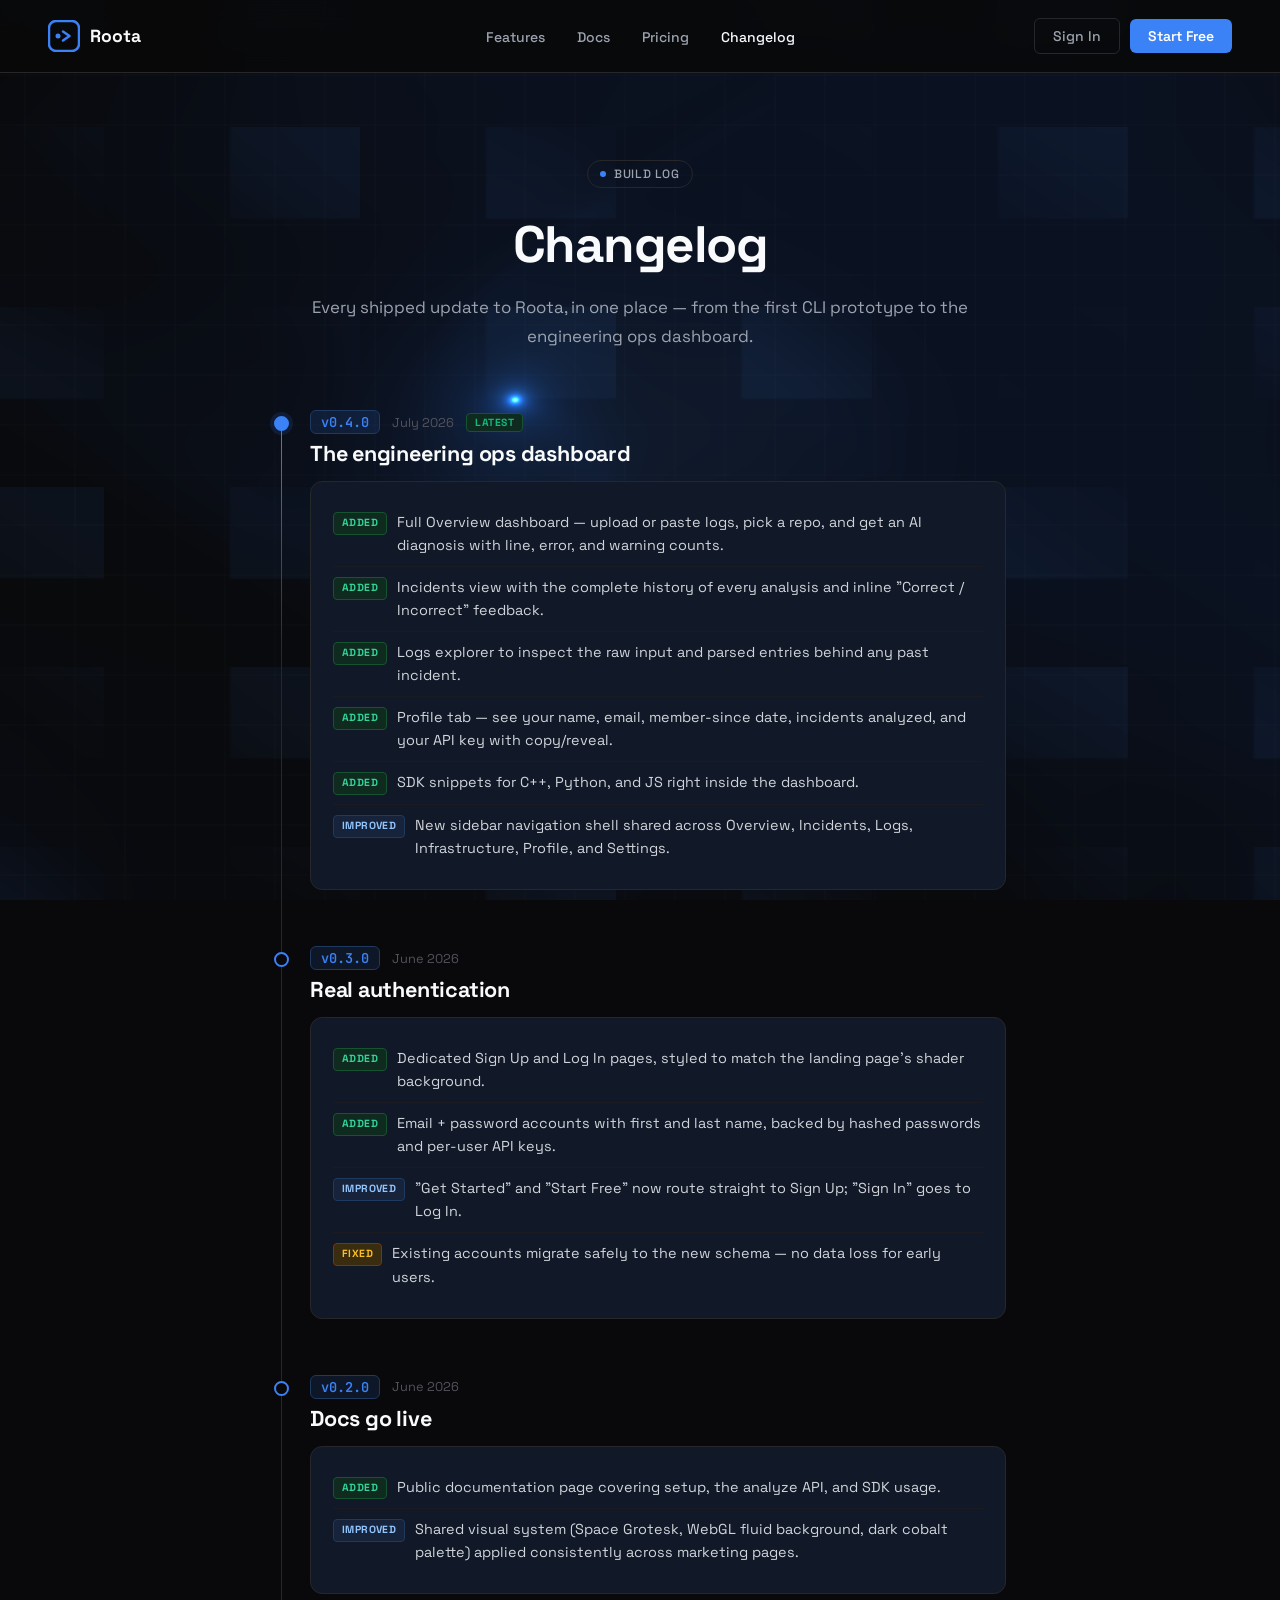
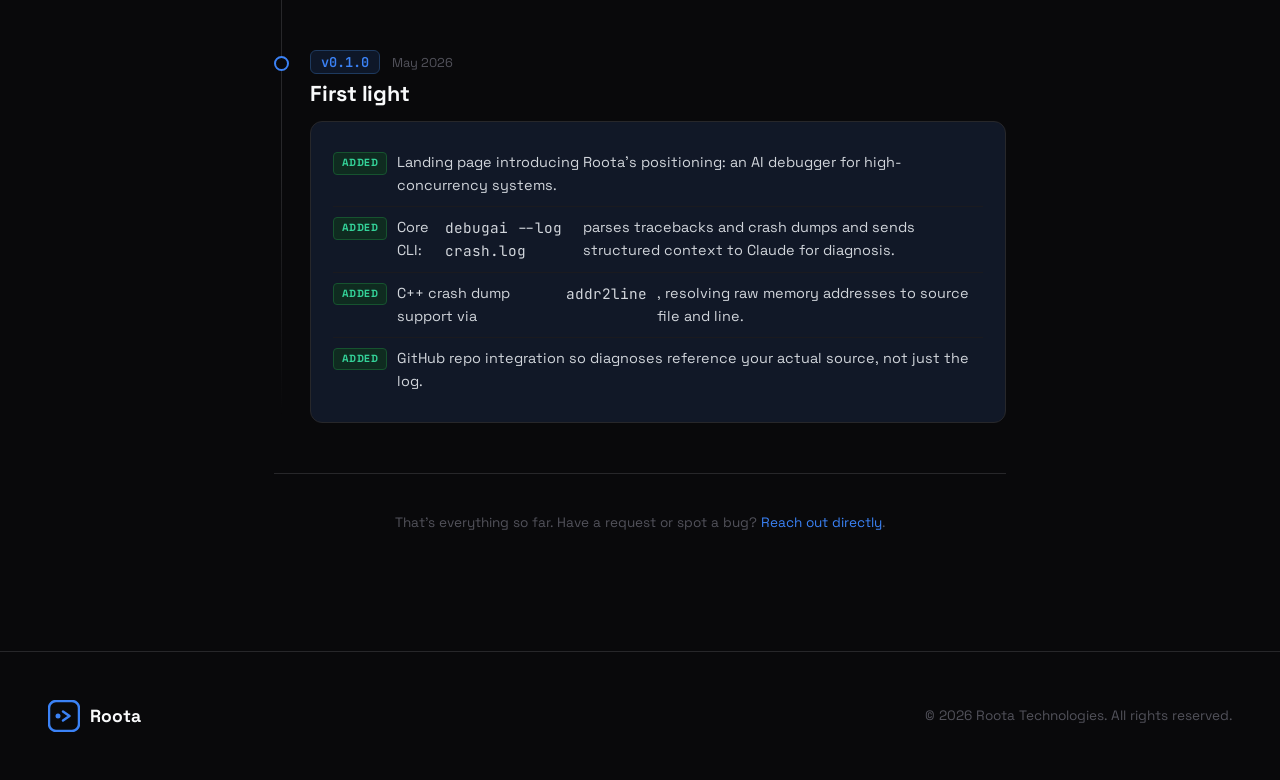
==== changelog.html @ 679b1507 "add privacy policy, terms of service, legal pages" ====
<!DOCTYPE html>
<html lang="en">
<head>
    <meta charset="UTF-8">
    <meta name="viewport" content="width=device-width, initial-scale=1.0">
    <title>Roota — Changelog</title>
    <link rel="icon" type="image/svg+xml" href="data:image/svg+xml,%3Csvg xmlns='http://www.w3.org/2000/svg' viewBox='0 0 32 32' fill='none'%3E%3Crect x='1' y='1' width='30' height='30' rx='7' stroke='%233B82F6' stroke-width='2.5' fill='%23090909'/%3E%3Ccircle cx='10' cy='16' r='2.5' fill='%233B82F6'/%3E%3Cpath d='M15 11.5L21.5 16L15 20.5' stroke='%233B82F6' stroke-width='2.5' stroke-linecap='round' stroke-linejoin='round'/%3E%3C/svg%3E">
    <link rel="preconnect" href="https://fonts.googleapis.com">
    <link href="https://fonts.googleapis.com/css2?family=Space+Grotesk:wght@300;400;500;600;700;800&family=JetBrains+Mono:wght@400;500&display=swap" rel="stylesheet">
    <style>
        * { box-sizing: border-box; margin: 0; padding: 0; }

        :root {
            --bg: #09090B;
            --surface: #111827;
            --surface2: #1F2937;
            --border: #27272A;
            --blue: #3B82F6;
            --blue-dim: #3B82F620;
            --cyan: #06B6D4;
            --emerald: #10B981;
            --amber: #F59E0B;
            --red: #EF4444;
            --text: #F9FAFB;
            --muted: #9CA3AF;
            --muted2: #52525B;
        }

        html { scroll-behavior: smooth; }

        body {
            font-family: 'Space Grotesk', sans-serif;
            background: var(--bg);
            color: var(--text);
            overflow-x: hidden;
        }

        /* SHADER */
        #shader-canvas {
            position: fixed;
            top: 0; left: 0;
            width: 100%; height: 100%;
            z-index: 0;
            pointer-events: none;
        }

        /* NAV */
        nav {
            position: fixed;
            top: 0; left: 0; right: 0;
            z-index: 100;
            display: flex;
            align-items: center;
            justify-content: space-between;
            padding: 18px 48px;
            background: rgba(9, 9, 9, 0.85);
            backdrop-filter: blur(12px);
            border-bottom: 1px solid var(--border);
        }

        .nav-logo {
            display: flex;
            align-items: center;
            gap: 10px;
            font-size: 1.1rem;
            font-weight: 700;
            color: var(--text);
            text-decoration: none;
        }

        .logo-icon { width: 32px; height: 32px; flex-shrink: 0; }

        .nav-links {
            display: flex;
            gap: 32px;
            list-style: none;
            position: absolute;
            left: 50%;
            transform: translateX(-50%);
        }

        .nav-links a {
            color: var(--muted);
            text-decoration: none;
            font-size: 0.875rem;
            font-weight: 500;
            transition: color 0.2s;
        }

        .nav-links a.active, .nav-links a:hover { color: var(--text); }

        .nav-actions { display: flex; gap: 10px; align-items: center; }

        .btn-ghost {
            padding: 8px 18px;
            background: transparent;
            border: 1px solid var(--border);
            border-radius: 6px;
            color: var(--muted);
            font-size: 0.875rem;
            font-weight: 500;
            cursor: pointer;
            text-decoration: none;
            transition: all 0.2s;
            font-family: 'Space Grotesk', sans-serif;
        }

        .btn-ghost:hover { color: var(--text); border-color: #444; }

        .btn-primary {
            padding: 8px 18px;
            background: var(--blue);
            border: none;
            border-radius: 6px;
            color: white;
            font-size: 0.875rem;
            font-weight: 600;
            cursor: pointer;
            text-decoration: none;
            transition: all 0.2s;
            font-family: 'Space Grotesk', sans-serif;
        }

        .btn-primary:hover { background: #2563eb; }

        /* PAGE HEADER */
        .page-header {
            position: relative;
            z-index: 1;
            max-width: 780px;
            margin: 0 auto;
            padding: 160px 24px 60px;
            text-align: center;
        }

        .page-badge {
            display: inline-flex;
            align-items: center;
            gap: 8px;
            padding: 5px 12px;
            border: 1px solid var(--border);
            border-radius: 100px;
            font-size: 0.75rem;
            font-weight: 500;
            color: var(--muted);
            margin-bottom: 24px;
            letter-spacing: 0.05em;
        }

        .badge-dot {
            width: 6px;
            height: 6px;
            background: var(--blue);
            border-radius: 50%;
            animation: pulse 2s infinite;
        }

        @keyframes pulse {
            0%, 100% { opacity: 1; transform: scale(1); }
            50% { opacity: 0.5; transform: scale(0.8); }
        }

        .page-header h1 {
            font-size: clamp(2.2rem, 5vw, 3.2rem);
            font-weight: 800;
            letter-spacing: -0.03em;
            margin-bottom: 16px;
        }

        .page-header p {
            color: var(--muted);
            font-size: 1.05rem;
            line-height: 1.7;
        }

        /* TIMELINE */
        .timeline-wrap {
            position: relative;
            z-index: 1;
            max-width: 780px;
            margin: 0 auto;
            padding: 0 24px 120px;
        }

        .timeline {
            position: relative;
            padding-left: 36px;
        }

        .timeline::before {
            content: '';
            position: absolute;
            left: 7px;
            top: 8px;
            bottom: 8px;
            width: 1px;
            background: linear-gradient(180deg, var(--blue), var(--border) 15%, var(--border) 85%, transparent);
        }

        .release {
            position: relative;
            padding-bottom: 56px;
        }

        .release:last-child { padding-bottom: 0; }

        .release-dot {
            position: absolute;
            left: -36px;
            top: 6px;
            width: 15px;
            height: 15px;
            border-radius: 50%;
            background: var(--bg);
            border: 2px solid var(--blue);
        }

        .release.latest .release-dot {
            background: var(--blue);
            box-shadow: 0 0 0 4px var(--blue-dim);
        }

        .release-meta {
            display: flex;
            align-items: center;
            gap: 12px;
            margin-bottom: 6px;
            flex-wrap: wrap;
        }

        .release-version {
            font-family: 'JetBrains Mono', monospace;
            font-size: 0.85rem;
            font-weight: 600;
            color: var(--blue);
            background: var(--blue-dim);
            border: 1px solid #1e3a5f;
            border-radius: 6px;
            padding: 2px 10px;
        }

        .release-date {
            font-size: 0.8rem;
            color: var(--muted2);
        }

        .latest-tag {
            font-size: 0.65rem;
            font-weight: 700;
            letter-spacing: 0.05em;
            text-transform: uppercase;
            color: var(--emerald);
            background: #0f2b20;
            border: 1px solid #16532f;
            border-radius: 4px;
            padding: 2px 8px;
        }

        .release-title {
            font-size: 1.35rem;
            font-weight: 700;
            letter-spacing: -0.01em;
            margin-bottom: 14px;
        }

        .release-card {
            background: var(--surface);
            border: 1px solid var(--border);
            border-radius: 12px;
            padding: 20px 22px;
        }

        .change-list { list-style: none; }
        .change-item {
            display: flex;
            align-items: flex-start;
            gap: 10px;
            padding: 9px 0;
            border-bottom: 1px solid #1a1a1f;
            font-size: 0.9rem;
            color: #d1d5db;
            line-height: 1.6;
        }

        .change-item:last-child { border-bottom: none; }

        .tag {
            flex-shrink: 0;
            margin-top: 1px;
            font-size: 0.65rem;
            font-weight: 700;
            letter-spacing: 0.04em;
            text-transform: uppercase;
            padding: 2px 8px;
            border-radius: 4px;
            white-space: nowrap;
        }

        .tag.added { background: #0f2b20; color: #34d399; border: 1px solid #16532f; }
        .tag.improved { background: #16233a; color: #93c5fd; border: 1px solid #1e3a5f; }
        .tag.fixed { background: #3a2c0f; color: #fbbf24; border: 1px solid #78350f; }

        .end-note {
            text-align: center;
            color: var(--muted2);
            font-size: 0.85rem;
            margin-top: 50px;
            padding-top: 40px;
            border-top: 1px solid var(--border);
        }

        .end-note a { color: var(--blue); text-decoration: none; }
        .end-note a:hover { text-decoration: underline; }

        /* FOOTER */
        footer {
            position: relative;
            z-index: 1;
            border-top: 1px solid var(--border);
            padding: 48px;
            display: flex;
            align-items: center;
            justify-content: space-between;
            flex-wrap: wrap;
            gap: 16px;
        }

        footer p { color: var(--muted2); font-size: 0.85rem; }

        @media (max-width: 640px) {
            nav { padding: 16px 20px; }
            .nav-links { display: none; }
            .page-header { padding: 120px 20px 40px; }
            footer { padding: 32px 20px; flex-direction: column; text-align: center; }
        }
    </style>
</head>
<body>

<canvas id="shader-canvas"></canvas>

<nav>
    <a href="/home" class="nav-logo">
        <svg class="logo-icon" viewBox="0 0 32 32" fill="none" xmlns="http://www.w3.org/2000/svg">
            <rect x="1" y="1" width="30" height="30" rx="7" stroke="#3B82F6" stroke-width="2.5" fill="none"/>
            <circle cx="10" cy="16" r="2.5" fill="#3B82F6"/>
            <path d="M15 11.5L21.5 16L15 20.5" stroke="#3B82F6" stroke-width="2.5" stroke-linecap="round" stroke-linejoin="round"/>
        </svg>
        Roota
    </a>

    <ul class="nav-links">
        <li><a href="/home#features">Features</a></li>
        <li><a href="/docs-page">Docs</a></li>
        <li><a href="/pricing">Pricing</a></li>
        <li><a href="/changelog" class="active">Changelog</a></li>
    </ul>

    <div class="nav-actions">
        <a href="/login" class="btn-ghost">Sign In</a>
        <a href="/login" class="btn-primary">Start Free</a>
    </div>
</nav>

<header class="page-header">
    <div class="page-badge">
        <span class="badge-dot"></span>
        BUILD LOG
    </div>
    <h1>Changelog</h1>
    <p>Every shipped update to Roota, in one place — from the first CLI prototype to the engineering ops dashboard.</p>
</header>

<div class="timeline-wrap">
    <div class="timeline">

        <div class="release latest">
            <div class="release-dot"></div>
            <div class="release-meta">
                <span class="release-version">v0.4.0</span>
                <span class="release-date">July 2026</span>
                <span class="latest-tag">Latest</span>
            </div>
            <div class="release-title">The engineering ops dashboard</div>
            <div class="release-card">
                <ul class="change-list">
                    <li class="change-item"><span class="tag added">Added</span> Full Overview dashboard — upload or paste logs, pick a repo, and get an AI diagnosis with line, error, and warning counts.</li>
                    <li class="change-item"><span class="tag added">Added</span> Incidents view with the complete history of every analysis and inline "Correct / Incorrect" feedback.</li>
                    <li class="change-item"><span class="tag added">Added</span> Logs explorer to inspect the raw input and parsed entries behind any past incident.</li>
                    <li class="change-item"><span class="tag added">Added</span> Profile tab — see your name, email, member-since date, incidents analyzed, and your API key with copy/reveal.</li>
                    <li class="change-item"><span class="tag added">Added</span> SDK snippets for C++, Python, and JS right inside the dashboard.</li>
                    <li class="change-item"><span class="tag improved">Improved</span> New sidebar navigation shell shared across Overview, Incidents, Logs, Infrastructure, Profile, and Settings.</li>
                </ul>
            </div>
        </div>

        <div class="release">
            <div class="release-dot"></div>
            <div class="release-meta">
                <span class="release-version">v0.3.0</span>
                <span class="release-date">June 2026</span>
            </div>
            <div class="release-title">Real authentication</div>
            <div class="release-card">
                <ul class="change-list">
                    <li class="change-item"><span class="tag added">Added</span> Dedicated Sign Up and Log In pages, styled to match the landing page's shader background.</li>
                    <li class="change-item"><span class="tag added">Added</span> Email + password accounts with first and last name, backed by hashed passwords and per-user API keys.</li>
                    <li class="change-item"><span class="tag improved">Improved</span> "Get Started" and "Start Free" now route straight to Sign Up; "Sign In" goes to Log In.</li>
                    <li class="change-item"><span class="tag fixed">Fixed</span> Existing accounts migrate safely to the new schema — no data loss for early users.</li>
                </ul>
            </div>
        </div>

        <div class="release">
            <div class="release-dot"></div>
            <div class="release-meta">
                <span class="release-version">v0.2.0</span>
                <span class="release-date">June 2026</span>
            </div>
            <div class="release-title">Docs go live</div>
            <div class="release-card">
                <ul class="change-list">
                    <li class="change-item"><span class="tag added">Added</span> Public documentation page covering setup, the analyze API, and SDK usage.</li>
                    <li class="change-item"><span class="tag improved">Improved</span> Shared visual system (Space Grotesk, WebGL fluid background, dark cobalt palette) applied consistently across marketing pages.</li>
                </ul>
            </div>
        </div>

        <div class="release">
            <div class="release-dot"></div>
            <div class="release-meta">
                <span class="release-version">v0.1.0</span>
                <span class="release-date">May 2026</span>
            </div>
            <div class="release-title">First light</div>
            <div class="release-card">
                <ul class="change-list">
                    <li class="change-item"><span class="tag added">Added</span> Landing page introducing Roota's positioning: an AI debugger for high-concurrency systems.</li>
                    <li class="change-item"><span class="tag added">Added</span> Core CLI: <code style="font-family:'JetBrains Mono',monospace;">debugai --log crash.log</code> parses tracebacks and crash dumps and sends structured context to Claude for diagnosis.</li>
                    <li class="change-item"><span class="tag added">Added</span> C++ crash dump support via <code style="font-family:'JetBrains Mono',monospace;">addr2line</code>, resolving raw memory addresses to source file and line.</li>
                    <li class="change-item"><span class="tag added">Added</span> GitHub repo integration so diagnoses reference your actual source, not just the log.</li>
                </ul>
            </div>
        </div>

    </div>

    <div class="end-note">
        That's everything so far. Have a request or spot a bug? <a href="mailto:abdkhan1076@gmail.com">Reach out directly</a>.
    </div>
</div>

<footer>
    <a href="/home" class="nav-logo" style="text-decoration:none;">
        <svg class="logo-icon" viewBox="0 0 32 32" fill="none" xmlns="http://www.w3.org/2000/svg">
            <rect x="1" y="1" width="30" height="30" rx="7" stroke="#3B82F6" stroke-width="2.5" fill="none"/>
            <circle cx="10" cy="16" r="2.5" fill="#3B82F6"/>
            <path d="M15 11.5L21.5 16L15 20.5" stroke="#3B82F6" stroke-width="2.5" stroke-linecap="round" stroke-linejoin="round"/>
        </svg>
        Roota
    </a>
    <p>© 2026 Roota Technologies. All rights reserved.</p>
</footer>

<script>
// ─── WEBGL FLUID SHADER (Obsidian & Cobalt) — identical to landing/docs ───
(function() {
    const canvas = document.getElementById('shader-canvas');
    canvas.style.position = 'fixed';
    canvas.style.top = '0';
    canvas.style.left = '0';
    canvas.style.width = '100%';
    canvas.style.height = '100%';
    canvas.style.zIndex = '0';
    canvas.style.pointerEvents = 'none';

    function syncSize() {
        const w = canvas.clientWidth || 1280;
        const h = canvas.clientHeight || 720;
        if (canvas.width !== w || canvas.height !== h) {
            canvas.width = w;
            canvas.height = h;
        }
    }
    if (typeof ResizeObserver !== 'undefined') {
        new ResizeObserver(syncSize).observe(canvas);
    }
    syncSize();

    const gl = canvas.getContext('webgl') || canvas.getContext('experimental-webgl');
    if (!gl) return;

    const vs = `attribute vec2 a_position;
varying vec2 v_texCoord;
void main() {
    v_texCoord = a_position * 0.5 + 0.5;
    gl_Position = vec4(a_position, 0.0, 1.0);
}`;

    const fs = `precision highp float;
uniform float u_time;
uniform vec2 u_resolution;
uniform vec2 u_mouse;
varying vec2 v_texCoord;

void main() {
    vec2 uv = v_texCoord;
    vec2 mouse = u_mouse / u_resolution;

    float grid_size = 50.0;
    vec2 grid_uv = fract(uv * u_resolution / grid_size);

    float line_thickness = 0.02;
    float grid = smoothstep(line_thickness, 0.0, abs(grid_uv.x - 0.5)) +
                 smoothstep(line_thickness, 0.0, abs(grid_uv.y - 0.5));

    float dist = distance(uv, mouse);
    float glow = smoothstep(0.3, 0.0, dist) * 0.15;

    vec3 grid_color = vec3(0.125, 0.125, 0.125);
    vec3 accent_color = vec3(0.23, 0.51, 0.96);

    float pulse = sin(u_time * 0.5 + uv.x * 10.0 + uv.y * 10.0) * 0.5 + 0.5;
    float pattern = smoothstep(0.48, 0.5, fract(uv.x * 5.0 + u_time * 0.1)) *
                    smoothstep(0.48, 0.5, fract(uv.y * 5.0 - u_time * 0.05));

    vec3 grid_layer = mix(vec3(0.035, 0.035, 0.035), grid_color, grid * 0.3);
    grid_layer += accent_color * glow;
    grid_layer += accent_color * pattern * pulse * 0.1;

    vec2 p = (uv * 2.0 - 1.0);
    p.x *= u_resolution.x / u_resolution.y;

    float t = u_time * 0.15;
    for(float i = 1.0; i < 4.0; i++) {
        p.x += 0.3 / i * sin(i * 3.0 * p.y + t + cos((t / (i * 2.0)) + i));
        p.y += 0.3 / i * cos(i * 3.0 * p.x + t + sin((t / (i * 2.0)) + i));
    }

    vec3 color_obsidian = vec3(0.02, 0.02, 0.03);
    vec3 color_cobalt = vec3(0.05, 0.2, 0.5);
    vec3 color_accent = vec3(0.1, 0.4, 0.9);

    float brightness = 0.5 * sin(p.x + p.y) + 0.5;
    vec3 fluid_layer = mix(color_obsidian, color_cobalt, brightness * 0.28);
    fluid_layer += color_accent * (0.022 / length(p));

    float vignette = 1.0 - smoothstep(0.5, 1.5, length(v_texCoord - 0.5));
    fluid_layer *= vignette;

    vec3 final_color = 1.0 - (1.0 - grid_layer) * (1.0 - fluid_layer);
    final_color *= 0.62;

    gl_FragColor = vec4(final_color, 1.0);
}`;

    function cs(type, src) {
        const s = gl.createShader(type);
        gl.shaderSource(s, src);
        gl.compileShader(s);
        return s;
    }

    const prog = gl.createProgram();
    gl.attachShader(prog, cs(gl.VERTEX_SHADER, vs));
    gl.attachShader(prog, cs(gl.FRAGMENT_SHADER, fs));
    gl.linkProgram(prog);
    gl.useProgram(prog);

    const buf = gl.createBuffer();
    gl.bindBuffer(gl.ARRAY_BUFFER, buf);
    gl.bufferData(gl.ARRAY_BUFFER, new Float32Array([-1,-1, 1,-1, -1,1, 1,1]), gl.STATIC_DRAW);
    const pos = gl.getAttribLocation(prog, 'a_position');
    gl.enableVertexAttribArray(pos);
    gl.vertexAttribPointer(pos, 2, gl.FLOAT, false, 0, 0);

    const uTime = gl.getUniformLocation(prog, 'u_time');
    const uRes = gl.getUniformLocation(prog, 'u_resolution');
    const uMouse = gl.getUniformLocation(prog, 'u_mouse');

    let mouse = { x: canvas.width / 2, y: canvas.height / 2 };
    window.addEventListener('mousemove', (e) => {
        const rect = canvas.getBoundingClientRect();
        if (rect.width && rect.height) {
            const nx = (e.clientX - rect.left) / rect.width;
            const ny = 1.0 - (e.clientY - rect.top) / rect.height;
            mouse.x = nx * canvas.width;
            mouse.y = ny * canvas.height;
        }
    });

    function render(t) {
        if (typeof ResizeObserver === 'undefined') syncSize();
        gl.viewport(0, 0, canvas.width, canvas.height);
        if (uTime) gl.uniform1f(uTime, t * 0.001);
        if (uRes) gl.uniform2f(uRes, canvas.width, canvas.height);
        if (uMouse) gl.uniform2f(uMouse, mouse.x, mouse.y);
        gl.drawArrays(gl.TRIANGLE_STRIP, 0, 4);
        requestAnimationFrame(render);
    }
    render(0);
})();
</script>
</body>
</html>
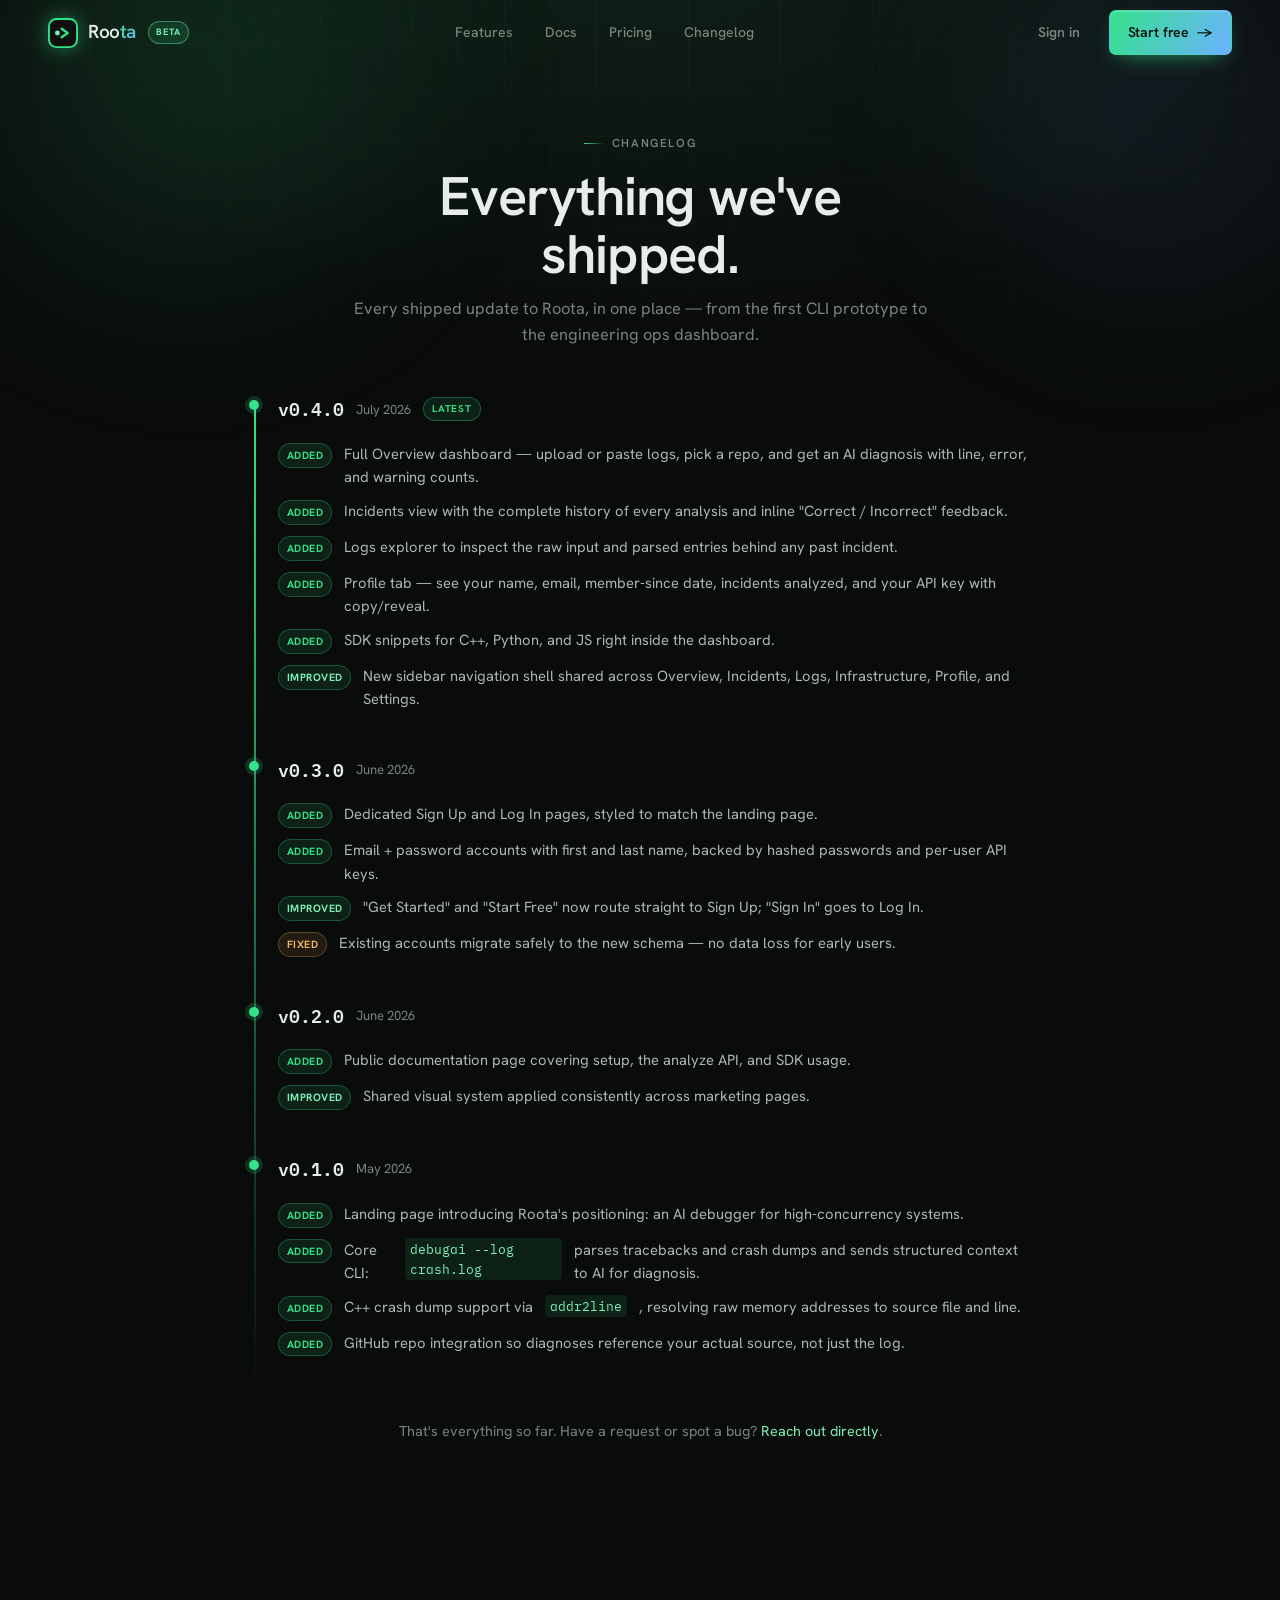
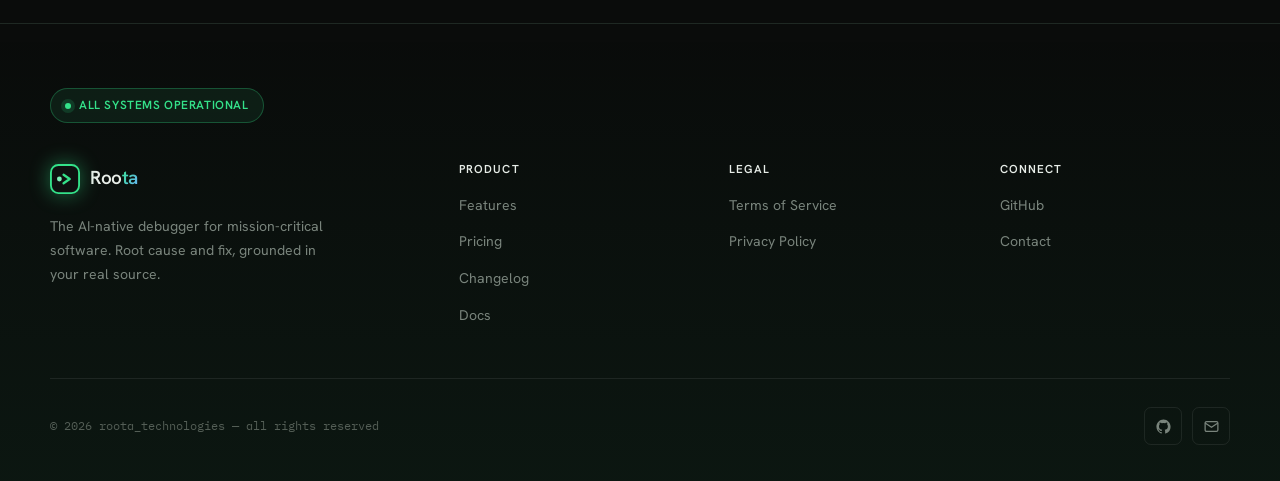
==== commit b8f13c65: "redesigning the website and test all the things before deployment" ====
--- a/changelog.html
+++ b/changelog.html
@@ -1,605 +1,143 @@
 <!DOCTYPE html>
 <html lang="en">
 <head>
-    <meta charset="UTF-8">
-    <meta name="viewport" content="width=device-width, initial-scale=1.0">
-    <title>Roota — Changelog</title>
-    <link rel="icon" type="image/svg+xml" href="data:image/svg+xml,%3Csvg xmlns='http://www.w3.org/2000/svg' viewBox='0 0 32 32' fill='none'%3E%3Crect x='1' y='1' width='30' height='30' rx='7' stroke='%233B82F6' stroke-width='2.5' fill='%23090909'/%3E%3Ccircle cx='10' cy='16' r='2.5' fill='%233B82F6'/%3E%3Cpath d='M15 11.5L21.5 16L15 20.5' stroke='%233B82F6' stroke-width='2.5' stroke-linecap='round' stroke-linejoin='round'/%3E%3C/svg%3E">
-    <link rel="preconnect" href="https://fonts.googleapis.com">
-    <link href="https://fonts.googleapis.com/css2?family=Space+Grotesk:wght@300;400;500;600;700;800&family=JetBrains+Mono:wght@400;500&display=swap" rel="stylesheet">
-    <style>
-        * { box-sizing: border-box; margin: 0; padding: 0; }
+  <meta charset="UTF-8">
+  <meta name="viewport" content="width=device-width, initial-scale=1.0">
+  <title>Roota — Changelog</title>
+  <meta name="description" content="Every shipped update to Roota, in one place.">
+  <meta name="theme-color" content="#0a0c0b">
+  <link rel="icon" type="image/svg+xml" href="data:image/svg+xml,%3Csvg xmlns='http://www.w3.org/2000/svg' viewBox='0 0 32 32'%3E%3Crect x='1' y='1' width='30' height='30' rx='8' fill='%230e1110' stroke='%2334e28a' stroke-width='2'/%3E%3Ccircle cx='10' cy='16' r='2.6' fill='%237defb6'/%3E%3Cpath d='M14.5 11.5L21 16l-6.5 4.5' stroke='%2334e28a' stroke-width='2.5' stroke-linecap='round' stroke-linejoin='round' fill='none'/%3E%3C/svg%3E">
+  <link rel="preconnect" href="https://fonts.googleapis.com">
+  <link rel="preconnect" href="https://fonts.gstatic.com" crossorigin>
+  <link href="https://fonts.googleapis.com/css2?family=Hanken+Grotesk:wght@400;500;600;700&family=IBM+Plex+Mono:wght@400;500;600&display=swap" rel="stylesheet">
+  <link rel="stylesheet" href="/assets/roota.css">
+  <style>
+    .cl-hero { text-align: center; padding: calc(var(--nav-h) + 60px) var(--pad-x) 10px; max-width: 680px; margin: 0 auto; }
+    .cl-hero h1 { font-size: clamp(2.4rem, 5vw, 3.4rem); margin: 14px 0 12px; }
+    .cl-hero p { color: var(--muted); font-size: 1.02rem; line-height: 1.6; }
 
-        :root {
-            --bg: #09090B;
-            --surface: #111827;
-            --surface2: #1F2937;
-            --border: #27272A;
-            --blue: #3B82F6;
-            --blue-dim: #3B82F620;
-            --cyan: #06B6D4;
-            --emerald: #10B981;
-            --amber: #F59E0B;
-            --red: #EF4444;
-            --text: #F9FAFB;
-            --muted: #9CA3AF;
-            --muted2: #52525B;
-        }
+    .timeline { max-width: 780px; margin: 0 auto; position: relative; padding-left: 28px; }
+    .timeline::before { content: ""; position: absolute; left: 4px; top: 8px; bottom: 8px; width: 2px; background: linear-gradient(180deg, var(--iris), transparent); }
+    .release { position: relative; padding-bottom: 44px; }
+    .release::before { content: ""; position: absolute; left: -28px; top: 6px; width: 10px; height: 10px; border-radius: 50%; background: var(--iris); box-shadow: 0 0 0 4px rgba(52,226,138,0.18); transform: translateX(-1px); }
+    .release-head { display: flex; align-items: center; gap: 12px; margin-bottom: 18px; flex-wrap: wrap; }
+    .release-version { font-family: var(--font-mono); font-size: 1.15rem; font-weight: 600; color: var(--text); }
+    .release-date { font-size: 0.82rem; color: var(--muted); }
+    .release-latest { font-size: 0.62rem; font-weight: 700; letter-spacing: 0.08em; text-transform: uppercase; color: var(--ok); background: rgba(52,226,138,0.1); border: 1px solid rgba(52,226,138,0.3); padding: 3px 8px; border-radius: var(--r-pill); }
 
-        html { scroll-behavior: smooth; }
+    .change-list { list-style: none; display: flex; flex-direction: column; gap: 10px; }
+    .change-item { display: flex; gap: 12px; align-items: flex-start; font-size: 0.92rem; color: var(--text-2); line-height: 1.6; }
+    .change-item code { font-family: var(--font-mono); font-size: 0.85em; color: var(--iris-2); background: rgba(52,226,138,0.1); padding: 1px 5px; border-radius: 4px; }
+    .tag { flex-shrink: 0; font-size: 0.66rem; font-weight: 700; letter-spacing: 0.04em; text-transform: uppercase; padding: 3px 8px; border-radius: var(--r-pill); margin-top: 1px; }
+    .tag.added { color: var(--ok); background: rgba(52,226,138,0.1); border: 1px solid rgba(52,226,138,0.28); }
+    .tag.improved { color: var(--iris-2); background: rgba(52,226,138,0.1); border: 1px solid rgba(52,226,138,0.28); }
+    .tag.fixed { color: var(--warn); background: rgba(242,180,92,0.1); border: 1px solid rgba(242,180,92,0.28); }
 
-        body {
-            font-family: 'Space Grotesk', sans-serif;
-            background: var(--bg);
-            color: var(--text);
-            overflow-x: hidden;
-        }
-
-        /* SHADER */
-        #shader-canvas {
-            position: fixed;
-            top: 0; left: 0;
-            width: 100%; height: 100%;
-            z-index: 0;
-            pointer-events: none;
-        }
-
-        /* NAV */
-        nav {
-            position: fixed;
-            top: 0; left: 0; right: 0;
-            z-index: 100;
-            display: flex;
-            align-items: center;
-            justify-content: space-between;
-            padding: 18px 48px;
-            background: rgba(9, 9, 9, 0.85);
-            backdrop-filter: blur(12px);
-            border-bottom: 1px solid var(--border);
-        }
-
-        .nav-logo {
-            display: flex;
-            align-items: center;
-            gap: 10px;
-            font-size: 1.1rem;
-            font-weight: 700;
-            color: var(--text);
-            text-decoration: none;
-        }
-
-        .logo-icon { width: 32px; height: 32px; flex-shrink: 0; }
-
-        .nav-links {
-            display: flex;
-            gap: 32px;
-            list-style: none;
-            position: absolute;
-            left: 50%;
-            transform: translateX(-50%);
-        }
-
-        .nav-links a {
-            color: var(--muted);
-            text-decoration: none;
-            font-size: 0.875rem;
-            font-weight: 500;
-            transition: color 0.2s;
-        }
-
-        .nav-links a.active, .nav-links a:hover { color: var(--text); }
-
-        .nav-actions { display: flex; gap: 10px; align-items: center; }
-
-        .btn-ghost {
-            padding: 8px 18px;
-            background: transparent;
-            border: 1px solid var(--border);
-            border-radius: 6px;
-            color: var(--muted);
-            font-size: 0.875rem;
-            font-weight: 500;
-            cursor: pointer;
-            text-decoration: none;
-            transition: all 0.2s;
-            font-family: 'Space Grotesk', sans-serif;
-        }
-
-        .btn-ghost:hover { color: var(--text); border-color: #444; }
-
-        .btn-primary {
-            padding: 8px 18px;
-            background: var(--blue);
-            border: none;
-            border-radius: 6px;
-            color: white;
-            font-size: 0.875rem;
-            font-weight: 600;
-            cursor: pointer;
-            text-decoration: none;
-            transition: all 0.2s;
-            font-family: 'Space Grotesk', sans-serif;
-        }
-
-        .btn-primary:hover { background: #2563eb; }
-
-        /* PAGE HEADER */
-        .page-header {
-            position: relative;
-            z-index: 1;
-            max-width: 780px;
-            margin: 0 auto;
-            padding: 160px 24px 60px;
-            text-align: center;
-        }
-
-        .page-badge {
-            display: inline-flex;
-            align-items: center;
-            gap: 8px;
-            padding: 5px 12px;
-            border: 1px solid var(--border);
-            border-radius: 100px;
-            font-size: 0.75rem;
-            font-weight: 500;
-            color: var(--muted);
-            margin-bottom: 24px;
-            letter-spacing: 0.05em;
-        }
-
-        .badge-dot {
-            width: 6px;
-            height: 6px;
-            background: var(--blue);
-            border-radius: 50%;
-            animation: pulse 2s infinite;
-        }
-
-        @keyframes pulse {
-            0%, 100% { opacity: 1; transform: scale(1); }
-            50% { opacity: 0.5; transform: scale(0.8); }
-        }
-
-        .page-header h1 {
-            font-size: clamp(2.2rem, 5vw, 3.2rem);
-            font-weight: 800;
-            letter-spacing: -0.03em;
-            margin-bottom: 16px;
-        }
-
-        .page-header p {
-            color: var(--muted);
-            font-size: 1.05rem;
-            line-height: 1.7;
-        }
-
-        /* TIMELINE */
-        .timeline-wrap {
-            position: relative;
-            z-index: 1;
-            max-width: 780px;
-            margin: 0 auto;
-            padding: 0 24px 120px;
-        }
-
-        .timeline {
-            position: relative;
-            padding-left: 36px;
-        }
-
-        .timeline::before {
-            content: '';
-            position: absolute;
-            left: 7px;
-            top: 8px;
-            bottom: 8px;
-            width: 1px;
-            background: linear-gradient(180deg, var(--blue), var(--border) 15%, var(--border) 85%, transparent);
-        }
-
-        .release {
-            position: relative;
-            padding-bottom: 56px;
-        }
-
-        .release:last-child { padding-bottom: 0; }
-
-        .release-dot {
-            position: absolute;
-            left: -36px;
-            top: 6px;
-            width: 15px;
-            height: 15px;
-            border-radius: 50%;
-            background: var(--bg);
-            border: 2px solid var(--blue);
-        }
-
-        .release.latest .release-dot {
-            background: var(--blue);
-            box-shadow: 0 0 0 4px var(--blue-dim);
-        }
-
-        .release-meta {
-            display: flex;
-            align-items: center;
-            gap: 12px;
-            margin-bottom: 6px;
-            flex-wrap: wrap;
-        }
-
-        .release-version {
-            font-family: 'JetBrains Mono', monospace;
-            font-size: 0.85rem;
-            font-weight: 600;
-            color: var(--blue);
-            background: var(--blue-dim);
-            border: 1px solid #1e3a5f;
-            border-radius: 6px;
-            padding: 2px 10px;
-        }
-
-        .release-date {
-            font-size: 0.8rem;
-            color: var(--muted2);
-        }
-
-        .latest-tag {
-            font-size: 0.65rem;
-            font-weight: 700;
-            letter-spacing: 0.05em;
-            text-transform: uppercase;
-            color: var(--emerald);
-            background: #0f2b20;
-            border: 1px solid #16532f;
-            border-radius: 4px;
-            padding: 2px 8px;
-        }
-
-        .release-title {
-            font-size: 1.35rem;
-            font-weight: 700;
-            letter-spacing: -0.01em;
-            margin-bottom: 14px;
-        }
-
-        .release-card {
-            background: var(--surface);
-            border: 1px solid var(--border);
-            border-radius: 12px;
-            padding: 20px 22px;
-        }
-
-        .change-list { list-style: none; }
-        .change-item {
-            display: flex;
-            align-items: flex-start;
-            gap: 10px;
-            padding: 9px 0;
-            border-bottom: 1px solid #1a1a1f;
-            font-size: 0.9rem;
-            color: #d1d5db;
-            line-height: 1.6;
-        }
-
-        .change-item:last-child { border-bottom: none; }
-
-        .tag {
-            flex-shrink: 0;
-            margin-top: 1px;
-            font-size: 0.65rem;
-            font-weight: 700;
-            letter-spacing: 0.04em;
-            text-transform: uppercase;
-            padding: 2px 8px;
-            border-radius: 4px;
-            white-space: nowrap;
-        }
-
-        .tag.added { background: #0f2b20; color: #34d399; border: 1px solid #16532f; }
-        .tag.improved { background: #16233a; color: #93c5fd; border: 1px solid #1e3a5f; }
-        .tag.fixed { background: #3a2c0f; color: #fbbf24; border: 1px solid #78350f; }
-
-        .end-note {
-            text-align: center;
-            color: var(--muted2);
-            font-size: 0.85rem;
-            margin-top: 50px;
-            padding-top: 40px;
-            border-top: 1px solid var(--border);
-        }
-
-        .end-note a { color: var(--blue); text-decoration: none; }
-        .end-note a:hover { text-decoration: underline; }
-
-        /* FOOTER */
-        footer {
-            position: relative;
-            z-index: 1;
-            border-top: 1px solid var(--border);
-            padding: 48px;
-            display: flex;
-            align-items: center;
-            justify-content: space-between;
-            flex-wrap: wrap;
-            gap: 16px;
-        }
-
-        footer p { color: var(--muted2); font-size: 0.85rem; }
-
-        @media (max-width: 640px) {
-            nav { padding: 16px 20px; }
-            .nav-links { display: none; }
-            .page-header { padding: 120px 20px 40px; }
-            footer { padding: 32px 20px; flex-direction: column; text-align: center; }
-        }
-    </style>
+    .end-note { text-align: center; color: var(--muted); font-size: 0.9rem; padding: 20px var(--pad-x) 60px; }
+    .end-note a { color: var(--iris-2); }
+  </style>
 </head>
 <body>
+  <a href="#main" class="skip-link">Skip to content</a>
+  <div class="backdrop" aria-hidden="true"><div class="aurora a1"></div><div class="aurora a2"></div></div>
+  <div class="scrim" aria-hidden="true"></div>
 
-<canvas id="shader-canvas"></canvas>
-
-<nav>
-    <a href="/home" class="nav-logo">
-        <svg class="logo-icon" viewBox="0 0 32 32" fill="none" xmlns="http://www.w3.org/2000/svg">
-            <rect x="1" y="1" width="30" height="30" rx="7" stroke="#3B82F6" stroke-width="2.5" fill="none"/>
-            <circle cx="10" cy="16" r="2.5" fill="#3B82F6"/>
-            <path d="M15 11.5L21.5 16L15 20.5" stroke="#3B82F6" stroke-width="2.5" stroke-linecap="round" stroke-linejoin="round"/>
-        </svg>
-        Roota
+  <header class="nav">
+    <a href="/home" class="brand" aria-label="Roota home">
+      <svg class="logo" viewBox="0 0 32 32" fill="none" xmlns="http://www.w3.org/2000/svg" aria-hidden="true"><rect x="1" y="1" width="30" height="30" rx="8" fill="#0e1110" stroke="#34e28a" stroke-width="2"/><circle cx="10" cy="16" r="2.6" fill="#7defb6"/><path d="M14.5 11.5L21 16l-6.5 4.5" stroke="#34e28a" stroke-width="2.5" stroke-linecap="round" stroke-linejoin="round"/></svg>
+      <span>Roo<span class="lw-2">ta</span></span><span class="beta">Beta</span>
     </a>
-
-    <ul class="nav-links">
+    <button class="menu-btn" aria-label="Toggle menu" aria-expanded="false" aria-controls="navLinks"><span></span><span></span><span></span></button>
+    <nav aria-label="Primary">
+      <ul class="nav-links" id="navLinks">
         <li><a href="/home#features">Features</a></li>
         <li><a href="/docs-page">Docs</a></li>
         <li><a href="/pricing">Pricing</a></li>
-        <li><a href="/changelog" class="active">Changelog</a></li>
-    </ul>
+        <li><a href="/changelog">Changelog</a></li>
+      </ul>
+    </nav>
+    <div class="nav-actions">
+      <a href="/login" class="btn btn-ghost hide-mobile">Sign in</a>
+      <a href="/login" class="btn btn-primary">Start free <span class="arw">→</span></a>
+    </div>
+  </header>
 
-    <div class="nav-actions">
-        <a href="/login" class="btn-ghost">Sign In</a>
-        <a href="/login" class="btn-primary">Start Free</a>
+  <main id="main">
+    <section class="cl-hero">
+      <span class="eyebrow" style="justify-content:center;">Changelog</span>
+      <h1 class="split">Everything we've shipped.</h1>
+      <p class="reveal" style="--d:.1s">Every shipped update to Roota, in one place — from the first CLI prototype to the engineering ops dashboard.</p>
+    </section>
+
+    <section class="section" style="padding-top:36px;">
+      <div class="timeline">
+        <article class="release reveal">
+          <div class="release-head"><span class="release-version">v0.4.0</span><span class="release-date">July 2026</span><span class="release-latest">Latest</span></div>
+          <ul class="change-list">
+            <li class="change-item"><span class="tag added">Added</span> Full Overview dashboard — upload or paste logs, pick a repo, and get an AI diagnosis with line, error, and warning counts.</li>
+            <li class="change-item"><span class="tag added">Added</span> Incidents view with the complete history of every analysis and inline "Correct / Incorrect" feedback.</li>
+            <li class="change-item"><span class="tag added">Added</span> Logs explorer to inspect the raw input and parsed entries behind any past incident.</li>
+            <li class="change-item"><span class="tag added">Added</span> Profile tab — see your name, email, member-since date, incidents analyzed, and your API key with copy/reveal.</li>
+            <li class="change-item"><span class="tag added">Added</span> SDK snippets for C++, Python, and JS right inside the dashboard.</li>
+            <li class="change-item"><span class="tag improved">Improved</span> New sidebar navigation shell shared across Overview, Incidents, Logs, Infrastructure, Profile, and Settings.</li>
+          </ul>
+        </article>
+
+        <article class="release reveal">
+          <div class="release-head"><span class="release-version">v0.3.0</span><span class="release-date">June 2026</span></div>
+          <ul class="change-list">
+            <li class="change-item"><span class="tag added">Added</span> Dedicated Sign Up and Log In pages, styled to match the landing page.</li>
+            <li class="change-item"><span class="tag added">Added</span> Email + password accounts with first and last name, backed by hashed passwords and per-user API keys.</li>
+            <li class="change-item"><span class="tag improved">Improved</span> "Get Started" and "Start Free" now route straight to Sign Up; "Sign In" goes to Log In.</li>
+            <li class="change-item"><span class="tag fixed">Fixed</span> Existing accounts migrate safely to the new schema — no data loss for early users.</li>
+          </ul>
+        </article>
+
+        <article class="release reveal">
+          <div class="release-head"><span class="release-version">v0.2.0</span><span class="release-date">June 2026</span></div>
+          <ul class="change-list">
+            <li class="change-item"><span class="tag added">Added</span> Public documentation page covering setup, the analyze API, and SDK usage.</li>
+            <li class="change-item"><span class="tag improved">Improved</span> Shared visual system applied consistently across marketing pages.</li>
+          </ul>
+        </article>
+
+        <article class="release reveal">
+          <div class="release-head"><span class="release-version">v0.1.0</span><span class="release-date">May 2026</span></div>
+          <ul class="change-list">
+            <li class="change-item"><span class="tag added">Added</span> Landing page introducing Roota's positioning: an AI debugger for high-concurrency systems.</li>
+            <li class="change-item"><span class="tag added">Added</span> Core CLI: <code>debugai --log crash.log</code> parses tracebacks and crash dumps and sends structured context to AI for diagnosis.</li>
+            <li class="change-item"><span class="tag added">Added</span> C++ crash dump support via <code>addr2line</code>, resolving raw memory addresses to source file and line.</li>
+            <li class="change-item"><span class="tag added">Added</span> GitHub repo integration so diagnoses reference your actual source, not just the log.</li>
+          </ul>
+        </article>
+      </div>
+
+      <div class="end-note">That's everything so far. Have a request or spot a bug? <a href="mailto:abdkhan1076@gmail.com">Reach out directly</a>.</div>
+    </section>
+  </main>
+
+  <footer class="footer">
+    <div class="footer-inner">
+      <span class="footer-status"><span class="dot pulse"></span> All systems operational</span>
+      <div class="footer-grid">
+        <div class="footer-brand">
+          <a href="/home" class="brand" aria-label="Roota home"><svg class="logo" viewBox="0 0 32 32" fill="none" xmlns="http://www.w3.org/2000/svg" aria-hidden="true"><rect x="1" y="1" width="30" height="30" rx="8" fill="#0e1110" stroke="#34e28a" stroke-width="2"/><circle cx="10" cy="16" r="2.6" fill="#7defb6"/><path d="M14.5 11.5L21 16l-6.5 4.5" stroke="#34e28a" stroke-width="2.5" stroke-linecap="round" stroke-linejoin="round"/></svg><span>Roo<span class="lw-2">ta</span></span></a>
+          <p>The AI-native debugger for mission-critical software. Root cause and fix, grounded in your real source.</p>
+        </div>
+        <div class="footer-col"><h4>Product</h4><ul><li><a href="/home#features">Features</a></li><li><a href="/pricing">Pricing</a></li><li><a href="/changelog">Changelog</a></li><li><a href="/docs-page">Docs</a></li></ul></div>
+        <div class="footer-col"><h4>Legal</h4><ul><li><a href="/terms">Terms of Service</a></li><li><a href="/privacy">Privacy Policy</a></li></ul></div>
+        <div class="footer-col"><h4>Connect</h4><ul><li><a href="https://github.com" rel="noopener">GitHub</a></li><li><a href="mailto:abdkhan1076@gmail.com">Contact</a></li></ul></div>
+      </div>
+      <div class="footer-bottom">
+        <p>© <span data-year>2026</span> roota_technologies — all rights reserved</p>
+        <div class="socials">
+          <a href="https://github.com" class="social" rel="noopener" aria-label="GitHub"><svg viewBox="0 0 24 24" fill="currentColor"><path d="M12 2C6.5 2 2 6.6 2 12.3c0 4.5 2.9 8.3 6.8 9.7.5.1.7-.2.7-.5v-1.7c-2.8.6-3.4-1.4-3.4-1.4-.5-1.2-1.1-1.5-1.1-1.5-.9-.6.1-.6.1-.6 1 .1 1.5 1 1.5 1 .9 1.6 2.4 1.1 3 .8.1-.7.4-1.1.6-1.4-2.2-.3-4.6-1.1-4.6-5 0-1.1.4-2 1-2.7-.1-.3-.4-1.3.1-2.7 0 0 .8-.3 2.7 1a9.3 9.3 0 0 1 5 0c1.9-1.3 2.7-1 2.7-1 .5 1.4.2 2.4.1 2.7.6.7 1 1.6 1 2.7 0 3.9-2.3 4.7-4.6 5 .4.3.7.9.7 1.9v2.8c0 .3.2.6.7.5A10.1 10.1 0 0 0 22 12.3C22 6.6 17.5 2 12 2Z"/></svg></a>
+          <a href="mailto:abdkhan1076@gmail.com" class="social" aria-label="Email"><svg viewBox="0 0 24 24" fill="none" stroke="currentColor" stroke-width="1.8"><rect x="3" y="5" width="18" height="14" rx="2"/><path d="m3 7 9 6 9-6"/></svg></a>
+        </div>
+      </div>
     </div>
-</nav>
+  </footer>
 
-<header class="page-header">
-    <div class="page-badge">
-        <span class="badge-dot"></span>
-        BUILD LOG
-    </div>
-    <h1>Changelog</h1>
-    <p>Every shipped update to Roota, in one place — from the first CLI prototype to the engineering ops dashboard.</p>
-</header>
-
-<div class="timeline-wrap">
-    <div class="timeline">
-
-        <div class="release latest">
-            <div class="release-dot"></div>
-            <div class="release-meta">
-                <span class="release-version">v0.4.0</span>
-                <span class="release-date">July 2026</span>
-                <span class="latest-tag">Latest</span>
-            </div>
-            <div class="release-title">The engineering ops dashboard</div>
-            <div class="release-card">
-                <ul class="change-list">
-                    <li class="change-item"><span class="tag added">Added</span> Full Overview dashboard — upload or paste logs, pick a repo, and get an AI diagnosis with line, error, and warning counts.</li>
-                    <li class="change-item"><span class="tag added">Added</span> Incidents view with the complete history of every analysis and inline "Correct / Incorrect" feedback.</li>
-                    <li class="change-item"><span class="tag added">Added</span> Logs explorer to inspect the raw input and parsed entries behind any past incident.</li>
-                    <li class="change-item"><span class="tag added">Added</span> Profile tab — see your name, email, member-since date, incidents analyzed, and your API key with copy/reveal.</li>
-                    <li class="change-item"><span class="tag added">Added</span> SDK snippets for C++, Python, and JS right inside the dashboard.</li>
-                    <li class="change-item"><span class="tag improved">Improved</span> New sidebar navigation shell shared across Overview, Incidents, Logs, Infrastructure, Profile, and Settings.</li>
-                </ul>
-            </div>
-        </div>
-
-        <div class="release">
-            <div class="release-dot"></div>
-            <div class="release-meta">
-                <span class="release-version">v0.3.0</span>
-                <span class="release-date">June 2026</span>
-            </div>
-            <div class="release-title">Real authentication</div>
-            <div class="release-card">
-                <ul class="change-list">
-                    <li class="change-item"><span class="tag added">Added</span> Dedicated Sign Up and Log In pages, styled to match the landing page's shader background.</li>
-                    <li class="change-item"><span class="tag added">Added</span> Email + password accounts with first and last name, backed by hashed passwords and per-user API keys.</li>
-                    <li class="change-item"><span class="tag improved">Improved</span> "Get Started" and "Start Free" now route straight to Sign Up; "Sign In" goes to Log In.</li>
-                    <li class="change-item"><span class="tag fixed">Fixed</span> Existing accounts migrate safely to the new schema — no data loss for early users.</li>
-                </ul>
-            </div>
-        </div>
-
-        <div class="release">
-            <div class="release-dot"></div>
-            <div class="release-meta">
-                <span class="release-version">v0.2.0</span>
-                <span class="release-date">June 2026</span>
-            </div>
-            <div class="release-title">Docs go live</div>
-            <div class="release-card">
-                <ul class="change-list">
-                    <li class="change-item"><span class="tag added">Added</span> Public documentation page covering setup, the analyze API, and SDK usage.</li>
-                    <li class="change-item"><span class="tag improved">Improved</span> Shared visual system (Space Grotesk, WebGL fluid background, dark cobalt palette) applied consistently across marketing pages.</li>
-                </ul>
-            </div>
-        </div>
-
-        <div class="release">
-            <div class="release-dot"></div>
-            <div class="release-meta">
-                <span class="release-version">v0.1.0</span>
-                <span class="release-date">May 2026</span>
-            </div>
-            <div class="release-title">First light</div>
-            <div class="release-card">
-                <ul class="change-list">
-                    <li class="change-item"><span class="tag added">Added</span> Landing page introducing Roota's positioning: an AI debugger for high-concurrency systems.</li>
-                    <li class="change-item"><span class="tag added">Added</span> Core CLI: <code style="font-family:'JetBrains Mono',monospace;">debugai --log crash.log</code> parses tracebacks and crash dumps and sends structured context to Claude for diagnosis.</li>
-                    <li class="change-item"><span class="tag added">Added</span> C++ crash dump support via <code style="font-family:'JetBrains Mono',monospace;">addr2line</code>, resolving raw memory addresses to source file and line.</li>
-                    <li class="change-item"><span class="tag added">Added</span> GitHub repo integration so diagnoses reference your actual source, not just the log.</li>
-                </ul>
-            </div>
-        </div>
-
-    </div>
-
-    <div class="end-note">
-        That's everything so far. Have a request or spot a bug? <a href="mailto:abdkhan1076@gmail.com">Reach out directly</a>.
-    </div>
-</div>
-
-<footer>
-    <a href="/home" class="nav-logo" style="text-decoration:none;">
-        <svg class="logo-icon" viewBox="0 0 32 32" fill="none" xmlns="http://www.w3.org/2000/svg">
-            <rect x="1" y="1" width="30" height="30" rx="7" stroke="#3B82F6" stroke-width="2.5" fill="none"/>
-            <circle cx="10" cy="16" r="2.5" fill="#3B82F6"/>
-            <path d="M15 11.5L21.5 16L15 20.5" stroke="#3B82F6" stroke-width="2.5" stroke-linecap="round" stroke-linejoin="round"/>
-        </svg>
-        Roota
-    </a>
-    <p>© 2026 Roota Technologies. All rights reserved.</p>
-</footer>
-
-<script>
-// ─── WEBGL FLUID SHADER (Obsidian & Cobalt) — identical to landing/docs ───
-(function() {
-    const canvas = document.getElementById('shader-canvas');
-    canvas.style.position = 'fixed';
-    canvas.style.top = '0';
-    canvas.style.left = '0';
-    canvas.style.width = '100%';
-    canvas.style.height = '100%';
-    canvas.style.zIndex = '0';
-    canvas.style.pointerEvents = 'none';
-
-    function syncSize() {
-        const w = canvas.clientWidth || 1280;
-        const h = canvas.clientHeight || 720;
-        if (canvas.width !== w || canvas.height !== h) {
-            canvas.width = w;
-            canvas.height = h;
-        }
-    }
-    if (typeof ResizeObserver !== 'undefined') {
-        new ResizeObserver(syncSize).observe(canvas);
-    }
-    syncSize();
-
-    const gl = canvas.getContext('webgl') || canvas.getContext('experimental-webgl');
-    if (!gl) return;
-
-    const vs = `attribute vec2 a_position;
-varying vec2 v_texCoord;
-void main() {
-    v_texCoord = a_position * 0.5 + 0.5;
-    gl_Position = vec4(a_position, 0.0, 1.0);
-}`;
-
-    const fs = `precision highp float;
-uniform float u_time;
-uniform vec2 u_resolution;
-uniform vec2 u_mouse;
-varying vec2 v_texCoord;
-
-void main() {
-    vec2 uv = v_texCoord;
-    vec2 mouse = u_mouse / u_resolution;
-
-    float grid_size = 50.0;
-    vec2 grid_uv = fract(uv * u_resolution / grid_size);
-
-    float line_thickness = 0.02;
-    float grid = smoothstep(line_thickness, 0.0, abs(grid_uv.x - 0.5)) +
-                 smoothstep(line_thickness, 0.0, abs(grid_uv.y - 0.5));
-
-    float dist = distance(uv, mouse);
-    float glow = smoothstep(0.3, 0.0, dist) * 0.15;
-
-    vec3 grid_color = vec3(0.125, 0.125, 0.125);
-    vec3 accent_color = vec3(0.23, 0.51, 0.96);
-
-    float pulse = sin(u_time * 0.5 + uv.x * 10.0 + uv.y * 10.0) * 0.5 + 0.5;
-    float pattern = smoothstep(0.48, 0.5, fract(uv.x * 5.0 + u_time * 0.1)) *
-                    smoothstep(0.48, 0.5, fract(uv.y * 5.0 - u_time * 0.05));
-
-    vec3 grid_layer = mix(vec3(0.035, 0.035, 0.035), grid_color, grid * 0.3);
-    grid_layer += accent_color * glow;
-    grid_layer += accent_color * pattern * pulse * 0.1;
-
-    vec2 p = (uv * 2.0 - 1.0);
-    p.x *= u_resolution.x / u_resolution.y;
-
-    float t = u_time * 0.15;
-    for(float i = 1.0; i < 4.0; i++) {
-        p.x += 0.3 / i * sin(i * 3.0 * p.y + t + cos((t / (i * 2.0)) + i));
-        p.y += 0.3 / i * cos(i * 3.0 * p.x + t + sin((t / (i * 2.0)) + i));
-    }
-
-    vec3 color_obsidian = vec3(0.02, 0.02, 0.03);
-    vec3 color_cobalt = vec3(0.05, 0.2, 0.5);
-    vec3 color_accent = vec3(0.1, 0.4, 0.9);
-
-    float brightness = 0.5 * sin(p.x + p.y) + 0.5;
-    vec3 fluid_layer = mix(color_obsidian, color_cobalt, brightness * 0.28);
-    fluid_layer += color_accent * (0.022 / length(p));
-
-    float vignette = 1.0 - smoothstep(0.5, 1.5, length(v_texCoord - 0.5));
-    fluid_layer *= vignette;
-
-    vec3 final_color = 1.0 - (1.0 - grid_layer) * (1.0 - fluid_layer);
-    final_color *= 0.62;
-
-    gl_FragColor = vec4(final_color, 1.0);
-}`;
-
-    function cs(type, src) {
-        const s = gl.createShader(type);
-        gl.shaderSource(s, src);
-        gl.compileShader(s);
-        return s;
-    }
-
-    const prog = gl.createProgram();
-    gl.attachShader(prog, cs(gl.VERTEX_SHADER, vs));
-    gl.attachShader(prog, cs(gl.FRAGMENT_SHADER, fs));
-    gl.linkProgram(prog);
-    gl.useProgram(prog);
-
-    const buf = gl.createBuffer();
-    gl.bindBuffer(gl.ARRAY_BUFFER, buf);
-    gl.bufferData(gl.ARRAY_BUFFER, new Float32Array([-1,-1, 1,-1, -1,1, 1,1]), gl.STATIC_DRAW);
-    const pos = gl.getAttribLocation(prog, 'a_position');
-    gl.enableVertexAttribArray(pos);
-    gl.vertexAttribPointer(pos, 2, gl.FLOAT, false, 0, 0);
-
-    const uTime = gl.getUniformLocation(prog, 'u_time');
-    const uRes = gl.getUniformLocation(prog, 'u_resolution');
-    const uMouse = gl.getUniformLocation(prog, 'u_mouse');
-
-    let mouse = { x: canvas.width / 2, y: canvas.height / 2 };
-    window.addEventListener('mousemove', (e) => {
-        const rect = canvas.getBoundingClientRect();
-        if (rect.width && rect.height) {
-            const nx = (e.clientX - rect.left) / rect.width;
-            const ny = 1.0 - (e.clientY - rect.top) / rect.height;
-            mouse.x = nx * canvas.width;
-            mouse.y = ny * canvas.height;
-        }
-    });
-
-    function render(t) {
-        if (typeof ResizeObserver === 'undefined') syncSize();
-        gl.viewport(0, 0, canvas.width, canvas.height);
-        if (uTime) gl.uniform1f(uTime, t * 0.001);
-        if (uRes) gl.uniform2f(uRes, canvas.width, canvas.height);
-        if (uMouse) gl.uniform2f(uMouse, mouse.x, mouse.y);
-        gl.drawArrays(gl.TRIANGLE_STRIP, 0, 4);
-        requestAnimationFrame(render);
-    }
-    render(0);
-})();
-</script>
+  <script src="/assets/roota.js"></script>
 </body>
-</html>+</html>
--- a/assets/roota.css
+++ b/assets/roota.css
@@ -0,0 +1,747 @@
+/* ============================================================
+   ROOTA — Shared design system
+   Premium developer-first dark theme.
+   Aesthetic: Linear precision · Vercel contrast · Sentry signal.
+   Loaded once, cached across every page.
+   ============================================================ */
+
+/* ---- Fonts (system-safe fallbacks; Google Fonts enhances) ---- */
+
+:root {
+  /* Base surfaces — near-black, subtly cool */
+  --bg:        #0a0c0b;
+  --bg-2:      #0e1110;
+  --surface:   #121615;
+  --surface-2: #171c1a;
+  --surface-3: #1e2422;
+  --elevated:  rgba(255, 255, 255, 0.024);
+
+  /* Hairlines */
+  --line:      rgba(255, 255, 255, 0.08);
+  --line-2:    rgba(255, 255, 255, 0.12);
+  --line-strong: rgba(255, 255, 255, 0.18);
+
+  /* Brand — iris → blue spectrum */
+  --iris:      #34e28a;
+  --iris-2:    #7defb6;
+  --blue:      #6cb2ff;
+  --brand:     #34e28a;
+  --brand-ink: #eafff3;
+  --grad-brand: linear-gradient(120deg, #34e28a 0%, #6cb2ff 100%);
+  --grad-brand-soft: linear-gradient(120deg, rgba(52,226,138,0.18), rgba(108,178,255,0.14));
+
+  /* Accent / data */
+  --cyan:      #22d3ee;
+
+  /* Semantic log colors */
+  --error:     #ff6459;
+  --warn:      #f2b45c;
+  --ok:        #34e28a;
+  --info:      #6cb2ff;
+
+  /* Text */
+  --text:      #e7ede8;
+  --text-2:    #adb8b0;
+  --muted:     #79847c;
+  --faint:     #545e56;
+
+  /* Radii */
+  --r-xs: 5px;
+  --r-sm: 7px;
+  --r:    10px;
+  --r-lg: 13px;
+  --r-xl: 18px;
+  --r-pill: 999px;
+
+  /* Typography */
+  --font-sans: "Hanken Grotesk", -apple-system, BlinkMacSystemFont,
+               "Segoe UI", Roboto, Helvetica, Arial, sans-serif;
+  --font-mono: "IBM Plex Mono", "SFMono-Regular", "SF Mono", Menlo, Consolas,
+               "Liberation Mono", monospace;
+
+  /* Motion */
+  --ease: cubic-bezier(0.22, 1, 0.36, 1);
+  --ease-in-out: cubic-bezier(0.65, 0, 0.35, 1);
+
+  /* Layout */
+  --nav-h: 66px;
+  --maxw: 1180px;
+  --pad-x: clamp(20px, 5vw, 48px);
+
+  /* Shadows */
+  --shadow-sm: 0 1px 2px rgba(0,0,0,0.4);
+  --shadow:    0 18px 50px -24px rgba(0,0,0,0.75);
+  --shadow-brand: 0 20px 60px -24px rgba(52,226,138,0.55);
+}
+
+* { box-sizing: border-box; margin: 0; padding: 0; }
+
+html {
+  scroll-behavior: smooth;
+  scroll-padding-top: calc(var(--nav-h) + 20px);
+  -webkit-text-size-adjust: 100%;
+}
+
+body {
+  font-family: var(--font-sans);
+  font-weight: 400;
+  background: var(--bg);
+  color: var(--text);
+  line-height: 1.6;
+  overflow-x: hidden;
+  -webkit-font-smoothing: antialiased;
+  text-rendering: optimizeLegibility;
+  font-feature-settings: "cv11", "ss01";
+}
+
+::selection { background: rgba(52, 226, 138, 0.35); color: #fff; }
+
+a { color: inherit; text-decoration: none; }
+img, svg, canvas { display: block; max-width: 100%; }
+button { font-family: inherit; }
+
+h1, h2, h3, h4, h5 {
+  font-weight: 600;
+  letter-spacing: -0.02em;
+  line-height: 1.08;
+  color: var(--text);
+}
+
+/* Accessibility: keyboard focus ring */
+:focus-visible {
+  outline: 2px solid var(--iris-2);
+  outline-offset: 3px;
+  border-radius: 4px;
+}
+
+.skip-link {
+  position: fixed;
+  top: -60px; left: 16px;
+  z-index: 2000;
+  background: var(--iris);
+  color: #06110b;
+  padding: 10px 18px;
+  border-radius: var(--r-sm);
+  font-size: 0.85rem;
+  font-weight: 600;
+  transition: top 0.2s var(--ease);
+}
+.skip-link:focus { top: 16px; }
+
+/* ============================================================
+   BACKDROP — fixed blueprint grid + drifting aurora
+   ============================================================ */
+.backdrop {
+  position: fixed;
+  inset: 0;
+  z-index: -1;
+  pointer-events: none;
+  overflow: hidden;
+  background:
+    radial-gradient(1100px 700px at 50% -10%, rgba(52,226,138,0.10), transparent 60%),
+    var(--bg);
+}
+.backdrop::before {
+  /* dotted blueprint grid */
+  content: "";
+  position: absolute;
+  inset: -2px;
+  background-image:
+    linear-gradient(var(--line) 1px, transparent 1px),
+    linear-gradient(90deg, var(--line) 1px, transparent 1px);
+  background-size: 46px 46px;
+  opacity: 0.35;
+  -webkit-mask-image: radial-gradient(ellipse 90% 60% at 50% 0%, #000 0%, transparent 75%);
+  mask-image: radial-gradient(ellipse 90% 60% at 50% 0%, #000 0%, transparent 75%);
+}
+.aurora {
+  position: absolute;
+  border-radius: 50%;
+  filter: blur(90px);
+  opacity: 0.3;
+  will-change: transform;
+}
+.aurora.a1 {
+  width: 620px; height: 620px;
+  top: -240px; left: -120px;
+  background: radial-gradient(circle, rgba(52,226,138,0.55), transparent 68%);
+  animation: drift1 24s ease-in-out infinite;
+}
+.aurora.a2 {
+  width: 540px; height: 540px;
+  top: -160px; right: -140px;
+  background: radial-gradient(circle, rgba(108,178,255,0.42), transparent 68%);
+  animation: drift2 30s ease-in-out infinite;
+}
+.aurora.a3 {
+  width: 480px; height: 480px;
+  top: 40%; left: 45%;
+  background: radial-gradient(circle, rgba(34,211,238,0.14), transparent 70%);
+  animation: drift3 34s ease-in-out infinite;
+}
+@keyframes drift1 { 50% { transform: translate(70px, 60px) scale(1.08); } }
+@keyframes drift2 { 50% { transform: translate(-60px, 40px) scale(1.12); } }
+@keyframes drift3 { 50% { transform: translate(40px, -50px) scale(1.1); } }
+
+/* ============================================================
+   NAV
+   ============================================================ */
+.nav {
+  position: fixed;
+  top: 0; left: 0; right: 0;
+  z-index: 200;
+  height: var(--nav-h);
+  display: flex;
+  align-items: center;
+  justify-content: space-between;
+  gap: 20px;
+  padding: 0 var(--pad-x);
+  border-bottom: 1px solid transparent;
+  transition: background 0.3s var(--ease), border-color 0.3s var(--ease),
+              backdrop-filter 0.3s var(--ease), height 0.3s var(--ease);
+}
+.nav.scrolled {
+  height: 58px;
+  background: rgba(10, 12, 11, 0.72);
+  backdrop-filter: blur(18px) saturate(160%);
+  -webkit-backdrop-filter: blur(18px) saturate(160%);
+  border-bottom: 1px solid var(--line);
+}
+
+.brand {
+  display: inline-flex;
+  align-items: center;
+  gap: 10px;
+  font-weight: 600;
+  font-size: 1.18rem;
+  letter-spacing: -0.02em;
+  flex-shrink: 0;
+}
+.brand .logo { width: 30px; height: 30px; filter: drop-shadow(0 0 10px rgba(52,226,138,0.45)); transition: transform 0.3s var(--ease); }
+.brand:hover .logo { transform: rotate(-6deg); }
+.brand .lw-2 {
+  background: var(--grad-brand);
+  -webkit-background-clip: text; background-clip: text;
+  -webkit-text-fill-color: transparent; color: var(--iris);
+}
+.brand .beta {
+  font-size: 0.58rem; font-weight: 700; letter-spacing: 0.1em;
+  text-transform: uppercase;
+  color: var(--iris-2);
+  border: 1px solid rgba(125,239,182,0.4);
+  background: rgba(52,226,138,0.12);
+  padding: 3px 7px; border-radius: var(--r-pill);
+  margin-left: 2px;
+}
+
+.nav-links {
+  display: flex;
+  align-items: center;
+  gap: 4px;
+  list-style: none;
+  margin: 0 auto;
+}
+.nav-links a {
+  position: relative;
+  display: inline-block;
+  padding: 8px 14px;
+  font-size: 0.875rem;
+  font-weight: 500;
+  color: var(--muted);
+  border-radius: var(--r-sm);
+  transition: color 0.18s var(--ease), background 0.18s var(--ease);
+}
+.nav-links a:hover, .nav-links a.active { color: var(--text); background: var(--elevated); }
+
+.nav-actions { display: flex; align-items: center; gap: 10px; flex-shrink: 0; }
+
+/* ============================================================
+   BUTTONS
+   ============================================================ */
+.btn {
+  position: relative;
+  display: inline-flex;
+  align-items: center;
+  justify-content: center;
+  gap: 8px;
+  padding: 10px 18px;
+  font-size: 0.875rem;
+  font-weight: 600;
+  letter-spacing: -0.01em;
+  border-radius: var(--r-sm);
+  border: 1px solid transparent;
+  cursor: pointer;
+  white-space: nowrap;
+  transition: transform 0.2s var(--ease), background 0.2s var(--ease),
+              border-color 0.2s var(--ease), box-shadow 0.2s var(--ease), color 0.2s var(--ease);
+}
+.btn:active { transform: translateY(1px); }
+.btn svg { width: 16px; height: 16px; }
+
+.btn-primary {
+  background: var(--grad-brand);
+  color: #06110b;
+  box-shadow: 0 8px 22px -10px rgba(52,226,138,0.7), inset 0 1px 0 rgba(255,255,255,0.22);
+}
+.btn-primary:hover { transform: translateY(-2px); box-shadow: 0 14px 34px -10px rgba(52,226,138,0.85), inset 0 1px 0 rgba(255,255,255,0.28); }
+
+.btn-secondary {
+  background: var(--elevated);
+  border-color: var(--line-2);
+  color: var(--text);
+  backdrop-filter: blur(8px);
+}
+.btn-secondary:hover { border-color: var(--line-strong); background: rgba(255,255,255,0.05); transform: translateY(-2px); }
+
+.btn-ghost { background: transparent; color: var(--muted); }
+.btn-ghost:hover { color: var(--text); background: var(--elevated); }
+
+.btn-lg { padding: 13px 26px; font-size: 0.95rem; border-radius: var(--r); }
+.btn-block { width: 100%; }
+
+/* arrow that nudges on hover */
+.btn .arw { transition: transform 0.22s var(--ease); }
+.btn:hover .arw { transform: translateX(3px); }
+
+/* ============================================================
+   BADGES / PILLS / CHIPS
+   ============================================================ */
+.eyebrow {
+  display: inline-flex;
+  align-items: center;
+  gap: 8px;
+  font-size: 0.72rem;
+  font-weight: 600;
+  letter-spacing: 0.14em;
+  text-transform: uppercase;
+  color: var(--muted);
+}
+.eyebrow::before {
+  content: "";
+  width: 20px; height: 1px;
+  background: linear-gradient(90deg, var(--iris), transparent);
+}
+
+.pill {
+  display: inline-flex;
+  align-items: center;
+  gap: 9px;
+  padding: 6px 14px 6px 12px;
+  font-size: 0.78rem;
+  font-weight: 500;
+  color: var(--text-2);
+  background: var(--elevated);
+  border: 1px solid var(--line);
+  border-radius: var(--r-pill);
+  backdrop-filter: blur(8px);
+}
+.dot {
+  width: 6px; height: 6px; border-radius: 50%;
+  background: var(--ok);
+  box-shadow: 0 0 0 4px rgba(52,226,138,0.15);
+}
+.dot.pulse { animation: pulse 2s ease-in-out infinite; }
+@keyframes pulse { 50% { opacity: 0.45; transform: scale(0.7); } }
+
+.chip {
+  padding: 8px 15px;
+  font-family: var(--font-mono);
+  font-size: 0.8rem;
+  color: var(--text-2);
+  background: var(--surface);
+  border: 1px solid var(--line);
+  border-radius: var(--r-sm);
+  transition: transform 0.22s var(--ease), border-color 0.22s var(--ease), color 0.22s var(--ease), background 0.22s var(--ease);
+}
+.chip:hover { transform: translateY(-3px); border-color: rgba(52,226,138,0.5); color: var(--text); background: rgba(52,226,138,0.08); }
+
+.tag-soon {
+  font-size: 0.6rem; font-weight: 700; letter-spacing: 0.06em; text-transform: uppercase;
+  color: var(--info);
+  background: rgba(108,178,255,0.12);
+  border: 1px solid rgba(108,178,255,0.3);
+  padding: 2px 7px; border-radius: var(--r-pill);
+  vertical-align: middle;
+}
+
+/* ============================================================
+   LAYOUT
+   ============================================================ */
+.section {
+  position: relative;
+  max-width: var(--maxw);
+  margin: 0 auto;
+  padding: clamp(64px, 10vw, 120px) var(--pad-x);
+}
+.section-head { max-width: 640px; margin-bottom: 56px; }
+.section-head.center { margin-left: auto; margin-right: auto; text-align: center; }
+.section-title {
+  font-size: clamp(2rem, 4.4vw, 3.1rem);
+  margin: 18px 0 16px;
+}
+.section-sub {
+  font-size: 1.02rem;
+  color: var(--muted);
+  max-width: 520px;
+  line-height: 1.7;
+}
+.section-head.center .section-sub { margin-left: auto; margin-right: auto; }
+
+.grad-text {
+  background: linear-gradient(110deg, var(--iris-2) 10%, var(--blue) 55%, var(--cyan) 110%);
+  -webkit-background-clip: text; background-clip: text;
+  -webkit-text-fill-color: transparent;
+}
+
+/* ============================================================
+   CARDS + SPOTLIGHT
+   ============================================================ */
+.card {
+  position: relative;
+  background: var(--surface);
+  border: 1px solid var(--line);
+  border-radius: var(--r-lg);
+  padding: 28px;
+  transition: transform 0.28s var(--ease), border-color 0.28s var(--ease), background 0.28s var(--ease);
+}
+.card:hover { transform: translateY(-4px); border-color: var(--line-2); }
+
+/* Spotlight — mouse-follow radial (set --mx/--my via JS) */
+.spotlight { --mx: 50%; --my: 0%; overflow: hidden; }
+.spotlight::before {
+  content: "";
+  position: absolute;
+  inset: 0;
+  border-radius: inherit;
+  background: radial-gradient(340px circle at var(--mx) var(--my), rgba(52,226,138,0.16), transparent 60%);
+  opacity: 0;
+  transition: opacity 0.35s var(--ease);
+  pointer-events: none;
+}
+.spotlight:hover::before { opacity: 1; }
+/* gradient hairline highlight on hover */
+.spotlight::after {
+  content: "";
+  position: absolute;
+  inset: 0;
+  border-radius: inherit;
+  padding: 1px;
+  background: radial-gradient(360px circle at var(--mx) var(--my), rgba(125,239,182,0.55), transparent 55%);
+  -webkit-mask: linear-gradient(#fff 0 0) content-box, linear-gradient(#fff 0 0);
+  -webkit-mask-composite: xor; mask-composite: exclude;
+  opacity: 0;
+  transition: opacity 0.35s var(--ease);
+  pointer-events: none;
+}
+.spotlight:hover::after { opacity: 1; }
+
+.icon-box {
+  width: 42px; height: 42px;
+  display: grid; place-items: center;
+  border-radius: var(--r-sm);
+  background: var(--grad-brand-soft);
+  border: 1px solid rgba(52,226,138,0.28);
+  color: var(--iris-2);
+  margin-bottom: 18px;
+}
+.icon-box svg { width: 20px; height: 20px; }
+.card-title { font-size: 1.05rem; font-weight: 600; margin-bottom: 9px; }
+.card-desc { font-size: 0.9rem; color: var(--muted); line-height: 1.65; }
+
+/* ============================================================
+   TERMINAL / CODE
+   ============================================================ */
+.window {
+  position: relative;
+  background: linear-gradient(180deg, #101413, #0e1110);
+  border: 1px solid var(--line-2);
+  border-radius: var(--r-lg);
+  overflow: hidden;
+  box-shadow: var(--shadow);
+}
+.window-bar {
+  display: flex; align-items: center; gap: 7px;
+  padding: 12px 16px;
+  background: rgba(255,255,255,0.02);
+  border-bottom: 1px solid var(--line);
+}
+.window-bar .tl { width: 11px; height: 11px; border-radius: 50%; }
+.tl.r { background: #ff5f57; } .tl.y { background: #febc2e; } .tl.g { background: #28c840; }
+.window-bar .path {
+  margin-left: 10px;
+  font-family: var(--font-mono);
+  font-size: 0.74rem;
+  color: var(--muted);
+}
+.window-body {
+  padding: 20px 22px;
+  font-family: var(--font-mono);
+  font-size: 0.8rem;
+  line-height: 1.85;
+}
+.term-body { min-height: 300px; white-space: pre-wrap; word-break: break-word; }
+
+.c-dim { color: var(--faint); }
+.c-err { color: var(--error); }
+.c-warn { color: var(--warn); }
+.c-ok { color: var(--ok); }
+.c-info { color: var(--info); }
+.c-iris { color: var(--iris-2); }
+.c-white { color: var(--text); }
+.caret {
+  display: inline-block;
+  width: 7px; height: 1.05em;
+  background: var(--iris-2);
+  vertical-align: text-bottom;
+  animation: blink 1.05s step-end infinite;
+}
+@keyframes blink { 50% { opacity: 0; } }
+
+/* ============================================================
+   MARQUEE
+   ============================================================ */
+.marquee {
+  overflow: hidden;
+  -webkit-mask-image: linear-gradient(90deg, transparent, #000 12%, #000 88%, transparent);
+  mask-image: linear-gradient(90deg, transparent, #000 12%, #000 88%, transparent);
+}
+.marquee-track {
+  display: flex;
+  align-items: center;
+  width: max-content;
+  gap: 60px;
+  animation: marquee 30s linear infinite;
+}
+.marquee:hover .marquee-track { animation-play-state: paused; }
+@keyframes marquee { to { transform: translateX(-50%); } }
+.marquee-item {
+  font-size: 0.95rem; font-weight: 600; letter-spacing: 0.06em;
+  color: var(--faint); white-space: nowrap;
+  display: inline-flex; align-items: center; gap: 60px;
+  transition: color 0.25s var(--ease);
+}
+.marquee-item:hover { color: var(--text-2); }
+.marquee-item::after { content: "◆"; font-size: 0.5rem; color: rgba(52,226,138,0.5); }
+
+/* ============================================================
+   STATS
+   ============================================================ */
+.stats {
+  display: grid;
+  grid-template-columns: repeat(4, 1fr);
+  border: 1px solid var(--line);
+  border-radius: var(--r-lg);
+  overflow: hidden;
+  background: var(--line);
+  gap: 1px;
+}
+.stat {
+  background: var(--surface);
+  padding: 30px 22px;
+  transition: background 0.25s var(--ease);
+}
+.stat:hover { background: var(--surface-2); }
+.stat-num {
+  font-size: clamp(1.7rem, 3.2vw, 2.4rem);
+  font-weight: 600; letter-spacing: -0.03em;
+  font-family: var(--font-mono);
+  color: var(--text);
+}
+.stat-num .grad-text { font-family: inherit; }
+.stat-label { font-size: 0.82rem; color: var(--muted); margin-top: 6px; }
+
+/* ============================================================
+   FORMS
+   ============================================================ */
+.field { margin-bottom: 18px; }
+.field label {
+  display: block;
+  font-size: 0.8rem; font-weight: 500;
+  color: var(--text-2);
+  margin-bottom: 8px;
+}
+.input, .textarea, .select {
+  width: 100%;
+  padding: 12px 14px;
+  font-family: var(--font-sans);
+  font-size: 0.92rem;
+  color: var(--text);
+  background: var(--bg-2);
+  border: 1px solid var(--line-2);
+  border-radius: var(--r-sm);
+  transition: border-color 0.2s var(--ease), box-shadow 0.2s var(--ease), background 0.2s var(--ease);
+}
+.input::placeholder, .textarea::placeholder { color: var(--faint); }
+.input:focus, .textarea:focus, .select:focus {
+  outline: none;
+  border-color: rgba(52,226,138,0.6);
+  box-shadow: 0 0 0 3px rgba(52,226,138,0.16);
+  background: var(--bg);
+}
+.input.mono { font-family: var(--font-mono); }
+
+/* ============================================================
+   FOOTER
+   ============================================================ */
+.footer {
+  position: relative;
+  border-top: 1px solid var(--line);
+  background: linear-gradient(180deg, transparent, rgba(52,226,138,0.05));
+  padding: 64px var(--pad-x) 36px;
+}
+.footer-inner { max-width: var(--maxw); margin: 0 auto; }
+.footer-status {
+  display: inline-flex; align-items: center; gap: 8px;
+  font-size: 0.74rem; font-weight: 600; letter-spacing: 0.05em;
+  text-transform: uppercase;
+  color: var(--ok);
+  border: 1px solid rgba(52,226,138,0.28);
+  background: rgba(52,226,138,0.08);
+  padding: 7px 14px; border-radius: var(--r-pill);
+  margin-bottom: 40px;
+}
+.footer-grid {
+  display: grid;
+  grid-template-columns: 1.6fr repeat(3, 1fr);
+  gap: 40px;
+  padding-bottom: 40px;
+  border-bottom: 1px solid var(--line);
+}
+.footer-brand p { color: var(--muted); font-size: 0.88rem; max-width: 280px; margin-top: 14px; line-height: 1.7; }
+.footer-col h4 {
+  font-size: 0.72rem; font-weight: 600; letter-spacing: 0.1em; text-transform: uppercase;
+  color: var(--text); margin-bottom: 16px;
+}
+.footer-col ul { list-style: none; }
+.footer-col li { margin-bottom: 11px; }
+.footer-col a { font-size: 0.88rem; color: var(--muted); transition: color 0.18s var(--ease); }
+.footer-col a:hover { color: var(--text); }
+.footer-bottom {
+  display: flex; justify-content: space-between; align-items: center;
+  flex-wrap: wrap; gap: 16px;
+  padding-top: 28px;
+}
+.footer-bottom p { font-size: 0.78rem; color: var(--faint); font-family: var(--font-mono); }
+.socials { display: flex; gap: 10px; }
+.social {
+  width: 38px; height: 38px;
+  display: grid; place-items: center;
+  border: 1px solid var(--line);
+  border-radius: var(--r-sm);
+  color: var(--muted);
+  transition: transform 0.2s var(--ease), color 0.2s var(--ease), border-color 0.2s var(--ease);
+}
+.social:hover { transform: translateY(-3px); color: var(--iris-2); border-color: rgba(52,226,138,0.5); }
+.social svg { width: 17px; height: 17px; }
+
+/* ============================================================
+   MOBILE MENU
+   ============================================================ */
+.menu-btn {
+  display: none;
+  width: 40px; height: 40px;
+  flex-direction: column; justify-content: center; align-items: center; gap: 5px;
+  background: transparent; border: 1px solid var(--line); border-radius: var(--r-sm);
+  cursor: pointer;
+}
+.menu-btn span { width: 17px; height: 2px; background: var(--text); border-radius: 2px; transition: transform 0.3s var(--ease), opacity 0.2s var(--ease); }
+.menu-btn.open span:nth-child(1) { transform: translateY(7px) rotate(45deg); }
+.menu-btn.open span:nth-child(2) { opacity: 0; }
+.menu-btn.open span:nth-child(3) { transform: translateY(-7px) rotate(-45deg); }
+
+.scrim {
+  position: fixed; inset: 0; z-index: 190;
+  background: rgba(0,0,0,0.6);
+  backdrop-filter: blur(2px);
+  opacity: 0; pointer-events: none;
+  transition: opacity 0.3s var(--ease);
+}
+.scrim.open { opacity: 1; pointer-events: auto; }
+
+/* ============================================================
+   REVEAL ANIMATIONS
+   ============================================================ */
+.reveal {
+  opacity: 0;
+  transform: translateY(22px);
+  transition: opacity 0.7s var(--ease), transform 0.7s var(--ease);
+  transition-delay: var(--d, 0s);
+}
+.reveal.in { opacity: 1; transform: none; }
+
+/* char-by-char heading reveal */
+.split .word { display: inline-block; white-space: nowrap; }
+.split .ch {
+  display: inline-block;
+  opacity: 0;
+  transform: translateY(0.5em);
+  filter: blur(6px);
+  transition: opacity 0.5s var(--ease), transform 0.6s var(--ease), filter 0.5s var(--ease);
+}
+.split.in .ch { opacity: 1; transform: none; filter: none; }
+
+/* ============================================================
+   UTILITIES
+   ============================================================ */
+.container { max-width: var(--maxw); margin: 0 auto; padding: 0 var(--pad-x); }
+.mono { font-family: var(--font-mono); }
+.center { text-align: center; }
+.mt-s { margin-top: 12px; } .mt-m { margin-top: 24px; } .mt-l { margin-top: 40px; }
+.row { display: flex; gap: 12px; flex-wrap: wrap; }
+.row.center { justify-content: center; }
+.grid-3 { display: grid; grid-template-columns: repeat(3, 1fr); gap: 18px; }
+.grid-2 { display: grid; grid-template-columns: repeat(2, 1fr); gap: 18px; }
+
+.divider { height: 1px; background: var(--line); border: 0; margin: 0; }
+
+/* ============================================================
+   RESPONSIVE
+   ============================================================ */
+@media (max-width: 900px) {
+  .grid-3 { grid-template-columns: 1fr 1fr; }
+  .stats { grid-template-columns: 1fr 1fr; }
+  .footer-grid { grid-template-columns: 1fr 1fr; gap: 32px; }
+}
+@media (max-width: 780px) {
+  .menu-btn { display: flex; }
+  .nav-links {
+    position: fixed;
+    top: 0; right: 0;
+    width: min(80vw, 320px);
+    height: 100vh;
+    margin: 0;
+    flex-direction: column;
+    align-items: stretch;
+    justify-content: flex-start;
+    gap: 4px;
+    padding: calc(var(--nav-h) + 20px) 24px 24px;
+    background: rgba(10,12,11,0.96);
+    backdrop-filter: blur(20px);
+    border-left: 1px solid var(--line);
+    transform: translateX(100%);
+    transition: transform 0.4s var(--ease);
+    z-index: 195;
+  }
+  .nav-links.open { transform: none; }
+  .nav-links a { padding: 14px 12px; font-size: 1rem; border-bottom: 1px solid var(--line); border-radius: 0; }
+  .nav-actions .hide-mobile { display: none; }
+}
+@media (max-width: 620px) {
+  .grid-3, .grid-2 { grid-template-columns: 1fr; }
+  .stats { grid-template-columns: 1fr 1fr; }
+  .footer-grid { grid-template-columns: 1fr; }
+}
+
+/* ============================================================
+   REDUCED MOTION
+   ============================================================ */
+@media (prefers-reduced-motion: reduce) {
+  *, *::before, *::after {
+    animation-duration: 0.001ms !important;
+    animation-iteration-count: 1 !important;
+    transition-duration: 0.001ms !important;
+    scroll-behavior: auto !important;
+  }
+  .reveal, .split .ch { opacity: 1 !important; transform: none !important; filter: none !important; }
+  .aurora { animation: none !important; }
+}
